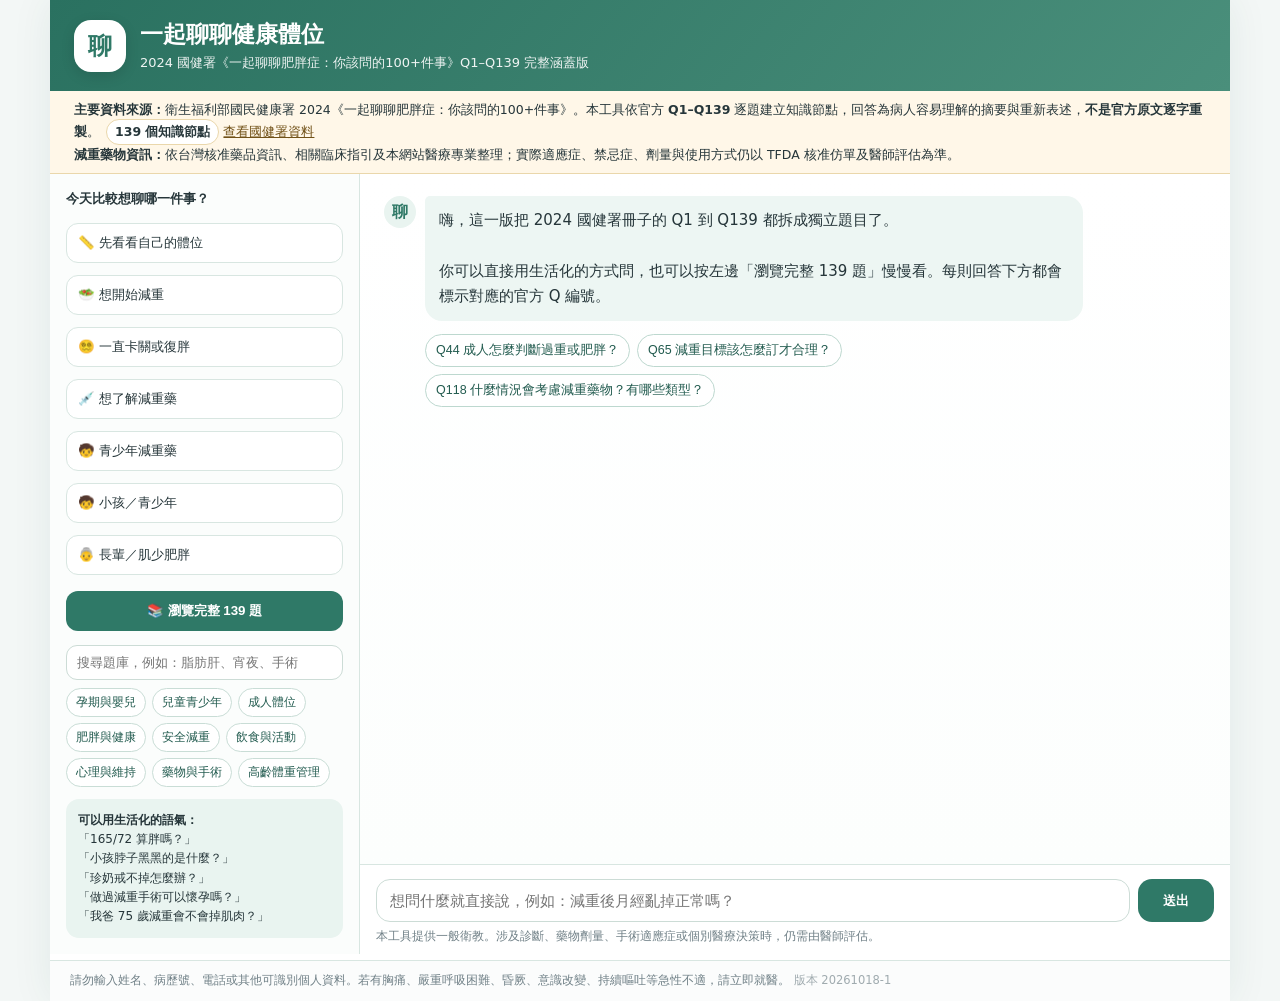
==== index.html @ d84d42d6 "Bump build for plateau intent fix" ====
<!doctype html>
<html lang="zh-Hant">
<head>
<meta charset="utf-8">
<meta name="viewport" content="width=device-width,initial-scale=1">
<meta http-equiv="Cache-Control" content="no-cache, no-store, must-revalidate">
<meta http-equiv="Pragma" content="no-cache">
<meta http-equiv="Expires" content="0">
<title>一起聊聊健康體位｜2024 國健署 139 問完整衛教 Chatbot</title>
<link rel="stylesheet" href="style.css?v=20261018-1">
</head>
<body>
<div class="shell">
<header><div class="logo">聊</div><div><h1>一起聊聊健康體位</h1><p>2024 國健署《一起聊聊肥胖症：你該問的100+件事》Q1–Q139 完整涵蓋版</p></div></header>
<div class="sourcebar"><b>主要資料來源：</b>衛生福利部國民健康署 2024《一起聊聊肥胖症：你該問的100+件事》。本工具依官方 <b>Q1–Q139</b> 逐題建立知識節點，回答為病人容易理解的摘要與重新表述，<b>不是官方原文逐字重製</b>。<span class="badge">139 個知識節點</span> <a href="https://health99.hpa.gov.tw/health99/HealthEducation/Detail/8681?nodeId=12" target="_blank" rel="noopener">查看國健署資料</a><br><b>減重藥物資訊：</b>依台灣核准藥品資訊、相關臨床指引及本網站醫療專業整理；實際適應症、禁忌症、劑量與使用方式仍以 TFDA 核准仿單及醫師評估為準。</div>
<div class="layout">
<aside>
<div class="asideTitle">今天比較想聊哪一件事？</div>
<button class="starter" data-intent="BMI">📏 先看看自己的體位</button>
<button class="starter" data-intent="START">🥗 想開始減重</button>
<button class="starter" data-intent="Q108">😵‍💫 一直卡關或復胖</button>
<button class="starter" data-intent="Q118">💉 想了解減重藥</button>
<button class="starter" data-intent="ADOLESCENT_DRUGS">🧒 青少年減重藥</button>
<button class="starter" data-intent="CHILD">🧒 小孩／青少年</button>
<button class="starter" data-intent="OLDER">👵 長輩／肌少肥胖</button>
<button id="browseBtn" class="browseBtn">📚 瀏覽完整 139 題</button>
<input id="sideSearch" class="searchbox" placeholder="搜尋題庫，例如：脂肪肝、宵夜、手術">
<div id="catlist" class="catlist"></div>
<div id="questionList"></div>
<div class="asideNote"><b>可以用生活化的語氣：</b><br>「165/72 算胖嗎？」<br>「小孩脖子黑黑的是什麼？」<br>「珍奶戒不掉怎麼辦？」<br>「做過減重手術可以懷孕嗎？」<br>「我爸 75 歲減重會不會掉肌肉？」</div>
</aside>
<section class="chatcol"><div id="chat"></div><div class="composer"><div class="row"><input id="q" autocomplete="off" placeholder="想問什麼就直接說，例如：減重後月經亂掉正常嗎？"><button id="send">送出</button></div><div class="hint">本工具提供一般衛教。涉及診斷、藥物劑量、手術適應症或個別醫療決策時，仍需由醫師評估。</div></div></section>
</div>
<footer>請勿輸入姓名、病歷號、電話或其他可識別個人資料。若有胸痛、嚴重呼吸困難、昏厥、意識改變、持續嘔吐等急性不適，請立即就醫。 <span style="opacity:.65">版本 20261018-1</span></footer>
</div>
<script src="chatbot.js?v=20261018-1" defer></script>
</body></html>
---- style.css ----
:root{--ink:#26363a;--muted:#708087;--bg:#f3f7f6;--green:#2f7967;--deep:#225b4f;--pale:#e9f4f0;--line:#d8e6e1;--warm:#fff7e8;--warmline:#ead7ab;--blue:#eef5fb;--danger:#a24040;}
*{box-sizing:border-box}body{margin:0;background:var(--bg);font-family:"Noto Sans TC","Microsoft JhengHei",system-ui,-apple-system,sans-serif;color:var(--ink)}
.shell{max-width:1180px;margin:auto;min-height:100vh;background:#fff;box-shadow:0 0 38px rgba(30,80,65,.08)}
header{padding:19px 24px;background:linear-gradient(130deg,#2a7160,#4a8f7b);color:#fff;display:flex;align-items:center;gap:14px}
.logo{width:52px;height:52px;border-radius:17px;background:#fff;color:var(--green);display:grid;place-items:center;font-weight:900;font-size:24px;box-shadow:0 4px 14px rgba(0,0,0,.12)}
header h1{font-size:23px;margin:0 0 4px}header p{margin:0;font-size:13px;opacity:.92}
.sourcebar{padding:9px 24px;background:var(--warm);border-bottom:1px solid var(--warmline);font-size:12.5px;line-height:1.55}
.sourcebar a{color:#715117}.badge{display:inline-block;background:#fff;border:1px solid var(--warmline);border-radius:999px;padding:2px 8px;margin-left:6px;font-weight:800}
.layout{display:grid;grid-template-columns:310px 1fr;min-height:720px}
aside{background:#fbfdfc;border-right:1px solid var(--line);padding:16px;overflow:auto;max-height:780px}
.asideTitle{font-size:13px;font-weight:900;margin:0 0 9px}
.starter{width:100%;border:1px solid var(--line);background:#fff;border-radius:12px;padding:10px 11px;margin:6px 0;text-align:left;cursor:pointer;color:var(--ink);line-height:1.35}
.starter:hover{background:var(--pale)}
.browseBtn{width:100%;border:0;background:var(--green);color:#fff;border-radius:12px;padding:11px;margin:10px 0 14px;font-weight:900;cursor:pointer}
.searchbox{width:100%;border:1px solid #ccdcd6;border-radius:11px;padding:9px 10px;font-size:13px;margin-bottom:8px}
.catlist{display:flex;flex-wrap:wrap;gap:6px;margin-bottom:10px}.catbtn{border:1px solid #c9ddd6;background:#fff;color:var(--deep);border-radius:999px;padding:6px 9px;font-size:11.5px;cursor:pointer}
.catbtn.active{background:var(--pale);font-weight:900}
#questionList{display:none;margin-top:8px;border-top:1px solid var(--line);padding-top:8px}
.qitem{display:block;width:100%;border:0;background:transparent;text-align:left;padding:8px 7px;border-radius:9px;cursor:pointer;color:var(--ink);font-size:12.5px;line-height:1.4}
.qitem:hover{background:var(--pale)}.qid{font-weight:900;color:var(--green);margin-right:5px}
.asideNote{margin-top:12px;background:var(--pale);border-radius:13px;padding:12px;font-size:12px;line-height:1.6}
.chatcol{display:flex;flex-direction:column;min-width:0}#chat{height:690px;overflow:auto;padding:22px 24px 10px;background:linear-gradient(#fff,#fcfefd)}
.msg{display:flex;gap:9px;margin-bottom:13px;align-items:flex-start}.msg.me{justify-content:flex-end}.face{width:32px;height:32px;flex:0 0 32px;border-radius:50%;background:var(--pale);display:grid;place-items:center;color:var(--green);font-weight:900}
.bubble{max-width:80%;padding:12px 14px;border-radius:17px;font-size:15px;line-height:1.68;white-space:pre-wrap}.bot .bubble{background:#edf6f3;border-top-left-radius:5px}.me .bubble{background:var(--green);color:#fff;border-top-right-radius:5px}
.factCard{margin:0 0 10px 41px;max-width:80%;border:1px solid #cfe1db;background:#fff;border-radius:14px;padding:12px 14px}.factTitle{font-size:11.5px;color:var(--green);font-weight:900;margin-bottom:5px}.factBody{font-size:14px;line-height:1.63}
.sourceQ{font-size:10.5px;color:#89969b;margin-top:8px;display:flex;gap:6px;align-items:center;flex-wrap:wrap}.sourceQ a{color:#667e86}
.actionCard{margin:0 0 12px 41px;max-width:80%;background:#f8faf9;border-left:4px solid #9bc6b9;border-radius:9px;padding:10px 12px}.actionTitle{font-size:11px;color:var(--muted);margin-bottom:3px}.actionBody{font-size:13.5px;line-height:1.58}
.pills{display:flex;flex-wrap:wrap;gap:7px;margin:0 0 16px 41px;max-width:84%}.pill{border:1px solid #bdd8cf;background:#fff;color:var(--deep);border-radius:999px;padding:7px 10px;font-size:12.5px;cursor:pointer}.pill:hover{background:var(--pale)}

.drugPanel{margin:0 0 14px 41px;max-width:84%;border:1px solid #cfe1db;border-radius:16px;background:#fff;padding:14px}
.drugPanelTitle{font-size:14px;font-weight:900;color:var(--deep);margin-bottom:4px}
.drugPanelSub{font-size:11.5px;color:var(--muted);line-height:1.55;margin-bottom:10px}
.drugGrid{display:grid;grid-template-columns:1fr 1fr;gap:8px}
.drugCard{border:1px solid var(--line);background:#fbfdfc;border-radius:12px;padding:10px;cursor:pointer;text-align:left;color:var(--ink)}
.drugCard:hover{background:var(--pale);border-color:#b8d7cc}
.drugName{font-weight:900;font-size:13.5px;margin-bottom:3px}
.drugMeta{font-size:11.5px;color:var(--muted);line-height:1.45}
.drugDetail{margin:0 0 14px 41px;max-width:84%;border:1px solid #cfe1db;border-radius:16px;background:#fff;padding:14px}
.drugDetail h3{font-size:16px;margin:0 0 8px;color:var(--deep)}
.drugDetail p{font-size:13.5px;line-height:1.65;margin:6px 0}
.drugLabel{font-weight:900;color:var(--deep)}
.drugWarn{margin-top:10px;padding:9px 10px;border-radius:10px;background:#fff7e8;border:1px solid #ead7ab;font-size:12.5px;line-height:1.55}

.composer{border-top:1px solid var(--line);padding:14px 16px 16px;background:#fff}.row{display:flex;gap:8px}#q{flex:1;border:1px solid #ccdcd6;border-radius:14px;padding:12px 13px;font-size:15px;outline:none}#q:focus{border-color:#7daa9d;box-shadow:0 0 0 3px rgba(47,121,103,.08)}#send{width:76px;border:0;border-radius:14px;background:var(--green);color:#fff;font-weight:900;cursor:pointer}.hint{font-size:11.5px;color:var(--muted);margin-top:7px}
footer{padding:11px 20px;border-top:1px solid var(--line);font-size:11.5px;color:var(--muted);line-height:1.55;background:#fbfcfc}
@media(max-width:820px){.layout{display:block}aside{max-height:none;border-right:0;border-bottom:1px solid var(--line)}#chat{height:590px;padding:18px 14px 8px}.bubble{max-width:90%}.factCard,.actionCard,.pills,.drugPanel,.drugDetail{margin-left:0;max-width:100%}.drugGrid{grid-template-columns:1fr}}
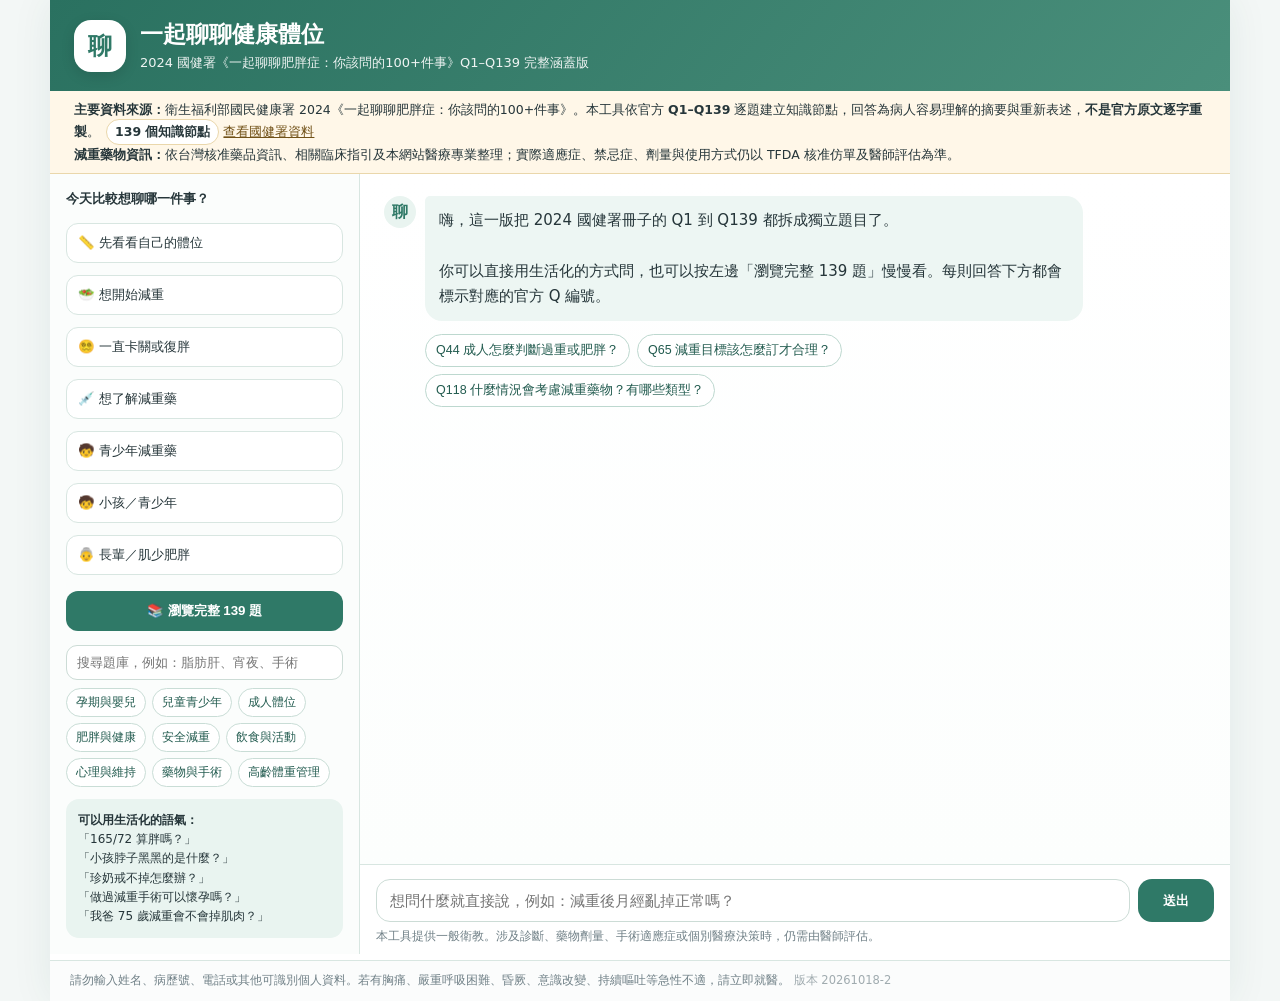
==== commit e434b415: "Bump build for systematic free-text routing fix" ====
--- a/index.html
+++ b/index.html
@@ -7,7 +7,7 @@
 <meta http-equiv="Pragma" content="no-cache">
 <meta http-equiv="Expires" content="0">
 <title>一起聊聊健康體位｜2024 國健署 139 問完整衛教 Chatbot</title>
-<link rel="stylesheet" href="style.css?v=20261018-1">
+<link rel="stylesheet" href="style.css?v=20261018-2">
 </head>
 <body>
 <div class="shell">
@@ -31,7 +31,7 @@
 </aside>
 <section class="chatcol"><div id="chat"></div><div class="composer"><div class="row"><input id="q" autocomplete="off" placeholder="想問什麼就直接說，例如：減重後月經亂掉正常嗎？"><button id="send">送出</button></div><div class="hint">本工具提供一般衛教。涉及診斷、藥物劑量、手術適應症或個別醫療決策時，仍需由醫師評估。</div></div></section>
 </div>
-<footer>請勿輸入姓名、病歷號、電話或其他可識別個人資料。若有胸痛、嚴重呼吸困難、昏厥、意識改變、持續嘔吐等急性不適，請立即就醫。 <span style="opacity:.65">版本 20261018-1</span></footer>
+<footer>請勿輸入姓名、病歷號、電話或其他可識別個人資料。若有胸痛、嚴重呼吸困難、昏厥、意識改變、持續嘔吐等急性不適，請立即就醫。 <span style="opacity:.65">版本 20261018-2</span></footer>
 </div>
-<script src="chatbot.js?v=20261018-1" defer></script>
+<script src="chatbot.js?v=20261018-2" defer></script>
 </body></html>
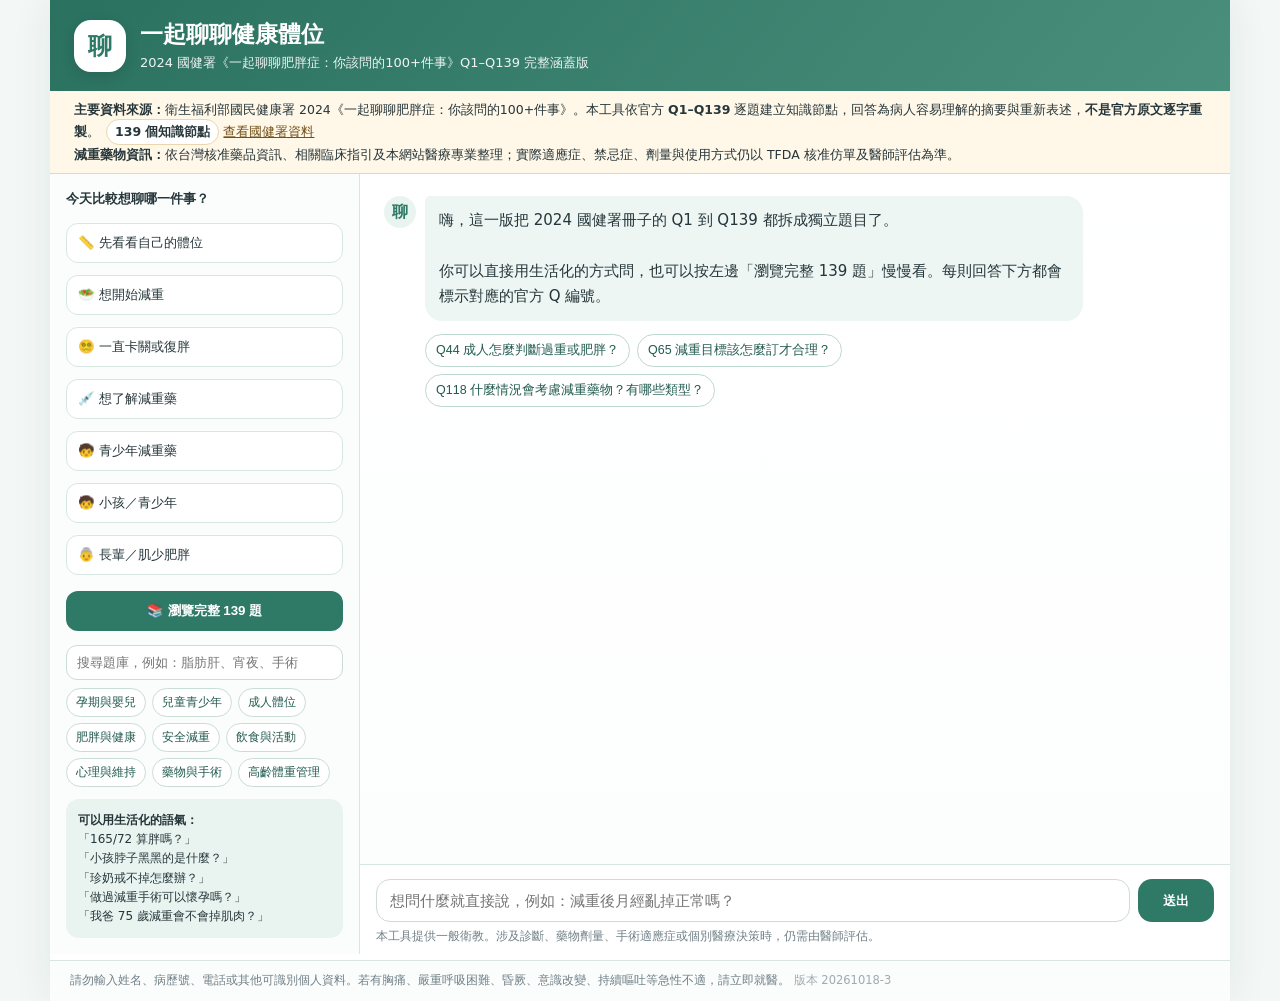
==== commit 87970e25: "Bump build after routing regression fixes" ====
--- a/index.html
+++ b/index.html
@@ -7,7 +7,7 @@
 <meta http-equiv="Pragma" content="no-cache">
 <meta http-equiv="Expires" content="0">
 <title>一起聊聊健康體位｜2024 國健署 139 問完整衛教 Chatbot</title>
-<link rel="stylesheet" href="style.css?v=20261018-2">
+<link rel="stylesheet" href="style.css?v=20261018-3">
 </head>
 <body>
 <div class="shell">
@@ -31,7 +31,7 @@
 </aside>
 <section class="chatcol"><div id="chat"></div><div class="composer"><div class="row"><input id="q" autocomplete="off" placeholder="想問什麼就直接說，例如：減重後月經亂掉正常嗎？"><button id="send">送出</button></div><div class="hint">本工具提供一般衛教。涉及診斷、藥物劑量、手術適應症或個別醫療決策時，仍需由醫師評估。</div></div></section>
 </div>
-<footer>請勿輸入姓名、病歷號、電話或其他可識別個人資料。若有胸痛、嚴重呼吸困難、昏厥、意識改變、持續嘔吐等急性不適，請立即就醫。 <span style="opacity:.65">版本 20261018-2</span></footer>
+<footer>請勿輸入姓名、病歷號、電話或其他可識別個人資料。若有胸痛、嚴重呼吸困難、昏厥、意識改變、持續嘔吐等急性不適，請立即就醫。 <span style="opacity:.65">版本 20261018-3</span></footer>
 </div>
-<script src="chatbot.js?v=20261018-2" defer></script>
+<script src="chatbot.js?v=20261018-3" defer></script>
 </body></html>
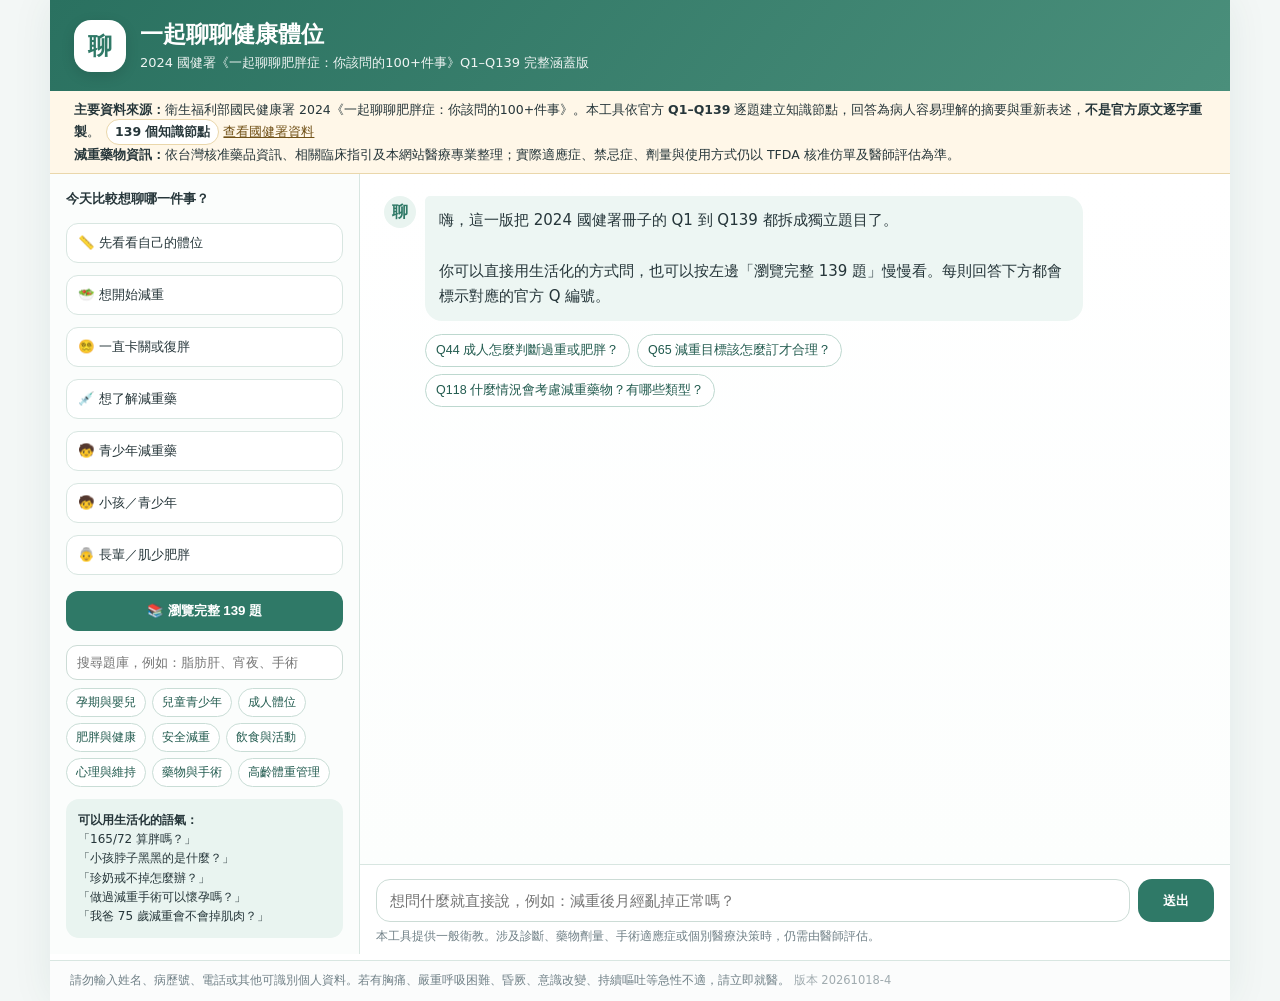
==== commit f9bf9a5f: "Bump build after final routing fixes" ====
--- a/index.html
+++ b/index.html
@@ -7,7 +7,7 @@
 <meta http-equiv="Pragma" content="no-cache">
 <meta http-equiv="Expires" content="0">
 <title>一起聊聊健康體位｜2024 國健署 139 問完整衛教 Chatbot</title>
-<link rel="stylesheet" href="style.css?v=20261018-3">
+<link rel="stylesheet" href="style.css?v=20261018-4">
 </head>
 <body>
 <div class="shell">
@@ -31,7 +31,7 @@
 </aside>
 <section class="chatcol"><div id="chat"></div><div class="composer"><div class="row"><input id="q" autocomplete="off" placeholder="想問什麼就直接說，例如：減重後月經亂掉正常嗎？"><button id="send">送出</button></div><div class="hint">本工具提供一般衛教。涉及診斷、藥物劑量、手術適應症或個別醫療決策時，仍需由醫師評估。</div></div></section>
 </div>
-<footer>請勿輸入姓名、病歷號、電話或其他可識別個人資料。若有胸痛、嚴重呼吸困難、昏厥、意識改變、持續嘔吐等急性不適，請立即就醫。 <span style="opacity:.65">版本 20261018-3</span></footer>
+<footer>請勿輸入姓名、病歷號、電話或其他可識別個人資料。若有胸痛、嚴重呼吸困難、昏厥、意識改變、持續嘔吐等急性不適，請立即就醫。 <span style="opacity:.65">版本 20261018-4</span></footer>
 </div>
-<script src="chatbot.js?v=20261018-3" defer></script>
+<script src="chatbot.js?v=20261018-4" defer></script>
 </body></html>
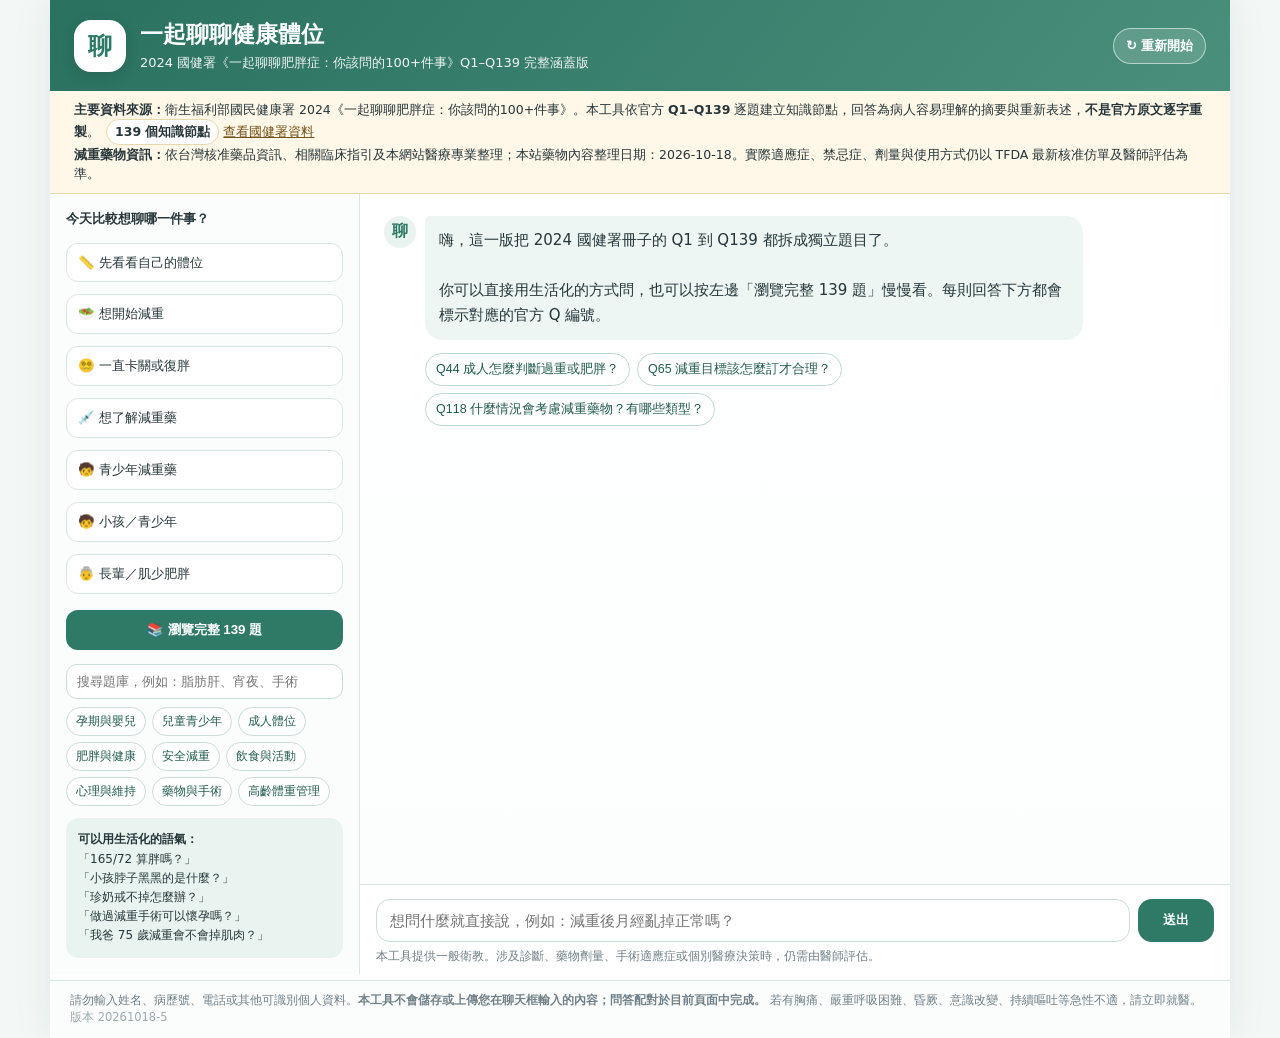
==== commit fd3a5d69: "Add reset, mobile topic drawer, privacy note, and content date" ====
--- a/index.html
+++ b/index.html
@@ -7,15 +7,16 @@
 <meta http-equiv="Pragma" content="no-cache">
 <meta http-equiv="Expires" content="0">
 <title>一起聊聊健康體位｜2024 國健署 139 問完整衛教 Chatbot</title>
-<link rel="stylesheet" href="style.css?v=20261018-4">
+<link rel="stylesheet" href="style.css?v=20261018-5">
 </head>
 <body>
 <div class="shell">
-<header><div class="logo">聊</div><div><h1>一起聊聊健康體位</h1><p>2024 國健署《一起聊聊肥胖症：你該問的100+件事》Q1–Q139 完整涵蓋版</p></div></header>
-<div class="sourcebar"><b>主要資料來源：</b>衛生福利部國民健康署 2024《一起聊聊肥胖症：你該問的100+件事》。本工具依官方 <b>Q1–Q139</b> 逐題建立知識節點，回答為病人容易理解的摘要與重新表述，<b>不是官方原文逐字重製</b>。<span class="badge">139 個知識節點</span> <a href="https://health99.hpa.gov.tw/health99/HealthEducation/Detail/8681?nodeId=12" target="_blank" rel="noopener">查看國健署資料</a><br><b>減重藥物資訊：</b>依台灣核准藥品資訊、相關臨床指引及本網站醫療專業整理；實際適應症、禁忌症、劑量與使用方式仍以 TFDA 核准仿單及醫師評估為準。</div>
+<header><div class="logo">聊</div><div class="headerText"><h1>一起聊聊健康體位</h1><p>2024 國健署《一起聊聊肥胖症：你該問的100+件事》Q1–Q139 完整涵蓋版</p></div><button id="resetChat" class="resetBtn" type="button">↻ 重新開始</button></header>
+<div class="sourcebar"><b>主要資料來源：</b>衛生福利部國民健康署 2024《一起聊聊肥胖症：你該問的100+件事》。本工具依官方 <b>Q1–Q139</b> 逐題建立知識節點，回答為病人容易理解的摘要與重新表述，<b>不是官方原文逐字重製</b>。<span class="badge">139 個知識節點</span> <a href="https://health99.hpa.gov.tw/health99/HealthEducation/Detail/8681?nodeId=12" target="_blank" rel="noopener">查看國健署資料</a><br><b>減重藥物資訊：</b>依台灣核准藥品資訊、相關臨床指引及本網站醫療專業整理；本站藥物內容整理日期：2026-10-18。實際適應症、禁忌症、劑量與使用方式仍以 TFDA 最新核准仿單及醫師評估為準。</div>
 <div class="layout">
 <aside>
 <div class="asideTitle">今天比較想聊哪一件事？</div>
+<div class="quickStartGrid">
 <button class="starter" data-intent="BMI">📏 先看看自己的體位</button>
 <button class="starter" data-intent="START">🥗 想開始減重</button>
 <button class="starter" data-intent="Q108">😵‍💫 一直卡關或復胖</button>
@@ -23,15 +24,19 @@
 <button class="starter" data-intent="ADOLESCENT_DRUGS">🧒 青少年減重藥</button>
 <button class="starter" data-intent="CHILD">🧒 小孩／青少年</button>
 <button class="starter" data-intent="OLDER">👵 長輩／肌少肥胖</button>
+</div>
+<button id="mobileToolsToggle" class="mobileToolsToggle" type="button">📚 更多主題與完整 139 題</button>
+<div id="secondaryTools" class="secondaryTools">
 <button id="browseBtn" class="browseBtn">📚 瀏覽完整 139 題</button>
 <input id="sideSearch" class="searchbox" placeholder="搜尋題庫，例如：脂肪肝、宵夜、手術">
 <div id="catlist" class="catlist"></div>
 <div id="questionList"></div>
 <div class="asideNote"><b>可以用生活化的語氣：</b><br>「165/72 算胖嗎？」<br>「小孩脖子黑黑的是什麼？」<br>「珍奶戒不掉怎麼辦？」<br>「做過減重手術可以懷孕嗎？」<br>「我爸 75 歲減重會不會掉肌肉？」</div>
+</div>
 </aside>
 <section class="chatcol"><div id="chat"></div><div class="composer"><div class="row"><input id="q" autocomplete="off" placeholder="想問什麼就直接說，例如：減重後月經亂掉正常嗎？"><button id="send">送出</button></div><div class="hint">本工具提供一般衛教。涉及診斷、藥物劑量、手術適應症或個別醫療決策時，仍需由醫師評估。</div></div></section>
 </div>
-<footer>請勿輸入姓名、病歷號、電話或其他可識別個人資料。若有胸痛、嚴重呼吸困難、昏厥、意識改變、持續嘔吐等急性不適，請立即就醫。 <span style="opacity:.65">版本 20261018-4</span></footer>
+<footer>請勿輸入姓名、病歷號、電話或其他可識別個人資料。<b>本工具不會儲存或上傳您在聊天框輸入的內容；問答配對於目前頁面中完成。</b> 若有胸痛、嚴重呼吸困難、昏厥、意識改變、持續嘔吐等急性不適，請立即就醫。 <span style="opacity:.65">版本 20261018-5</span></footer>
 </div>
-<script src="chatbot.js?v=20261018-4" defer></script>
+<script src="chatbot.js?v=20261018-5" defer></script>
 </body></html>
--- a/style.css
+++ b/style.css
@@ -44,3 +44,8 @@
 .composer{border-top:1px solid var(--line);padding:14px 16px 16px;background:#fff}.row{display:flex;gap:8px}#q{flex:1;border:1px solid #ccdcd6;border-radius:14px;padding:12px 13px;font-size:15px;outline:none}#q:focus{border-color:#7daa9d;box-shadow:0 0 0 3px rgba(47,121,103,.08)}#send{width:76px;border:0;border-radius:14px;background:var(--green);color:#fff;font-weight:900;cursor:pointer}.hint{font-size:11.5px;color:var(--muted);margin-top:7px}
 footer{padding:11px 20px;border-top:1px solid var(--line);font-size:11.5px;color:var(--muted);line-height:1.55;background:#fbfcfc}
 @media(max-width:820px){.layout{display:block}aside{max-height:none;border-right:0;border-bottom:1px solid var(--line)}#chat{height:590px;padding:18px 14px 8px}.bubble{max-width:90%}.factCard,.actionCard,.pills,.drugPanel,.drugDetail{margin-left:0;max-width:100%}.drugGrid{grid-template-columns:1fr}}
+
+.headerText{flex:1;min-width:0}.resetBtn{margin-left:auto;border:1px solid rgba(255,255,255,.55);background:rgba(255,255,255,.14);color:#fff;border-radius:999px;padding:8px 12px;font-weight:800;cursor:pointer;white-space:nowrap}.resetBtn:hover{background:rgba(255,255,255,.24)}
+.quickStartGrid{display:block}.mobileToolsToggle{display:none;width:100%;border:1px solid var(--line);background:#fff;color:var(--deep);border-radius:12px;padding:10px 11px;margin:8px 0;font-weight:900;cursor:pointer}.secondaryTools{display:block}.drugReviewed{font-size:11.5px!important;color:var(--muted)}
+@media(max-width:820px){header{padding:14px;align-items:flex-start}.logo{width:44px;height:44px;flex-basis:44px;border-radius:14px;font-size:21px}header h1{font-size:19px}header p{font-size:11.5px}.resetBtn{padding:7px 9px;font-size:12px}aside{padding:12px}.asideTitle{margin-bottom:6px}.quickStartGrid{display:grid;grid-template-columns:1fr 1fr;gap:6px}.starter{margin:0;padding:9px;font-size:12.5px}.mobileToolsToggle{display:block}.secondaryTools{display:none}.secondaryTools.open{display:block}.asideNote{display:none}.sourcebar{padding:8px 14px;font-size:11.5px}.chatcol{min-height:560px}#chat{height:520px}.composer{position:sticky;bottom:0;z-index:5}}
+@media(max-width:460px){.starter{font-size:12px}.resetBtn{font-size:0}.resetBtn::after{content:"↻";font-size:18px}}
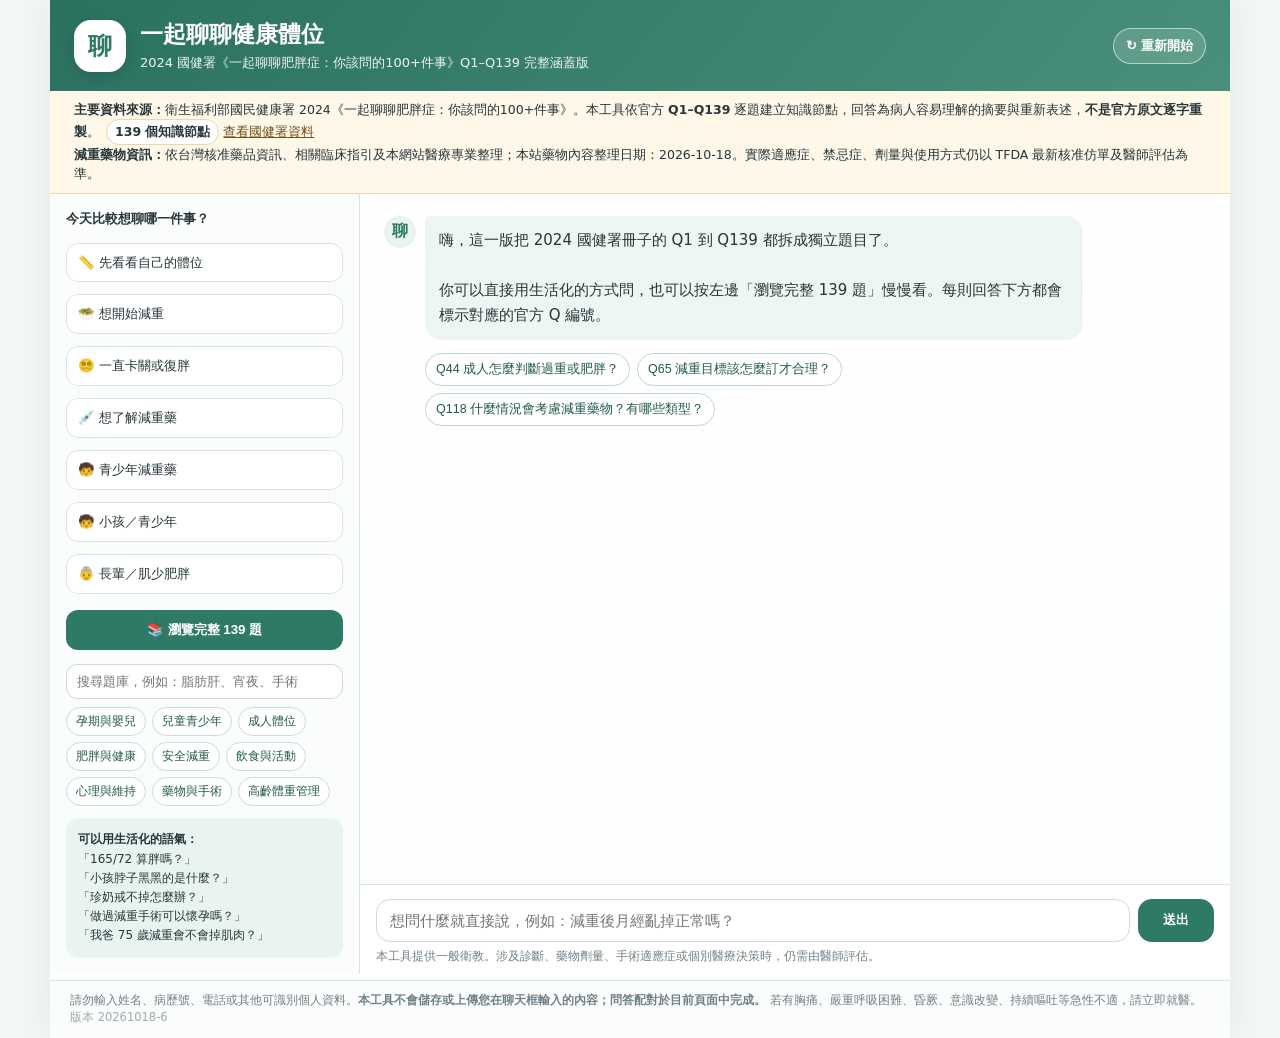
==== commit 0a152025: "Bump build for expanded patient-language support" ====
--- a/index.html
+++ b/index.html
@@ -7,7 +7,7 @@
 <meta http-equiv="Pragma" content="no-cache">
 <meta http-equiv="Expires" content="0">
 <title>一起聊聊健康體位｜2024 國健署 139 問完整衛教 Chatbot</title>
-<link rel="stylesheet" href="style.css?v=20261018-5">
+<link rel="stylesheet" href="style.css?v=20261018-6">
 </head>
 <body>
 <div class="shell">
@@ -36,7 +36,7 @@
 </aside>
 <section class="chatcol"><div id="chat"></div><div class="composer"><div class="row"><input id="q" autocomplete="off" placeholder="想問什麼就直接說，例如：減重後月經亂掉正常嗎？"><button id="send">送出</button></div><div class="hint">本工具提供一般衛教。涉及診斷、藥物劑量、手術適應症或個別醫療決策時，仍需由醫師評估。</div></div></section>
 </div>
-<footer>請勿輸入姓名、病歷號、電話或其他可識別個人資料。<b>本工具不會儲存或上傳您在聊天框輸入的內容；問答配對於目前頁面中完成。</b> 若有胸痛、嚴重呼吸困難、昏厥、意識改變、持續嘔吐等急性不適，請立即就醫。 <span style="opacity:.65">版本 20261018-5</span></footer>
+<footer>請勿輸入姓名、病歷號、電話或其他可識別個人資料。<b>本工具不會儲存或上傳您在聊天框輸入的內容；問答配對於目前頁面中完成。</b> 若有胸痛、嚴重呼吸困難、昏厥、意識改變、持續嘔吐等急性不適，請立即就醫。 <span style="opacity:.65">版本 20261018-6</span></footer>
 </div>
-<script src="chatbot.js?v=20261018-5" defer></script>
+<script src="chatbot.js?v=20261018-6" defer></script>
 </body></html>
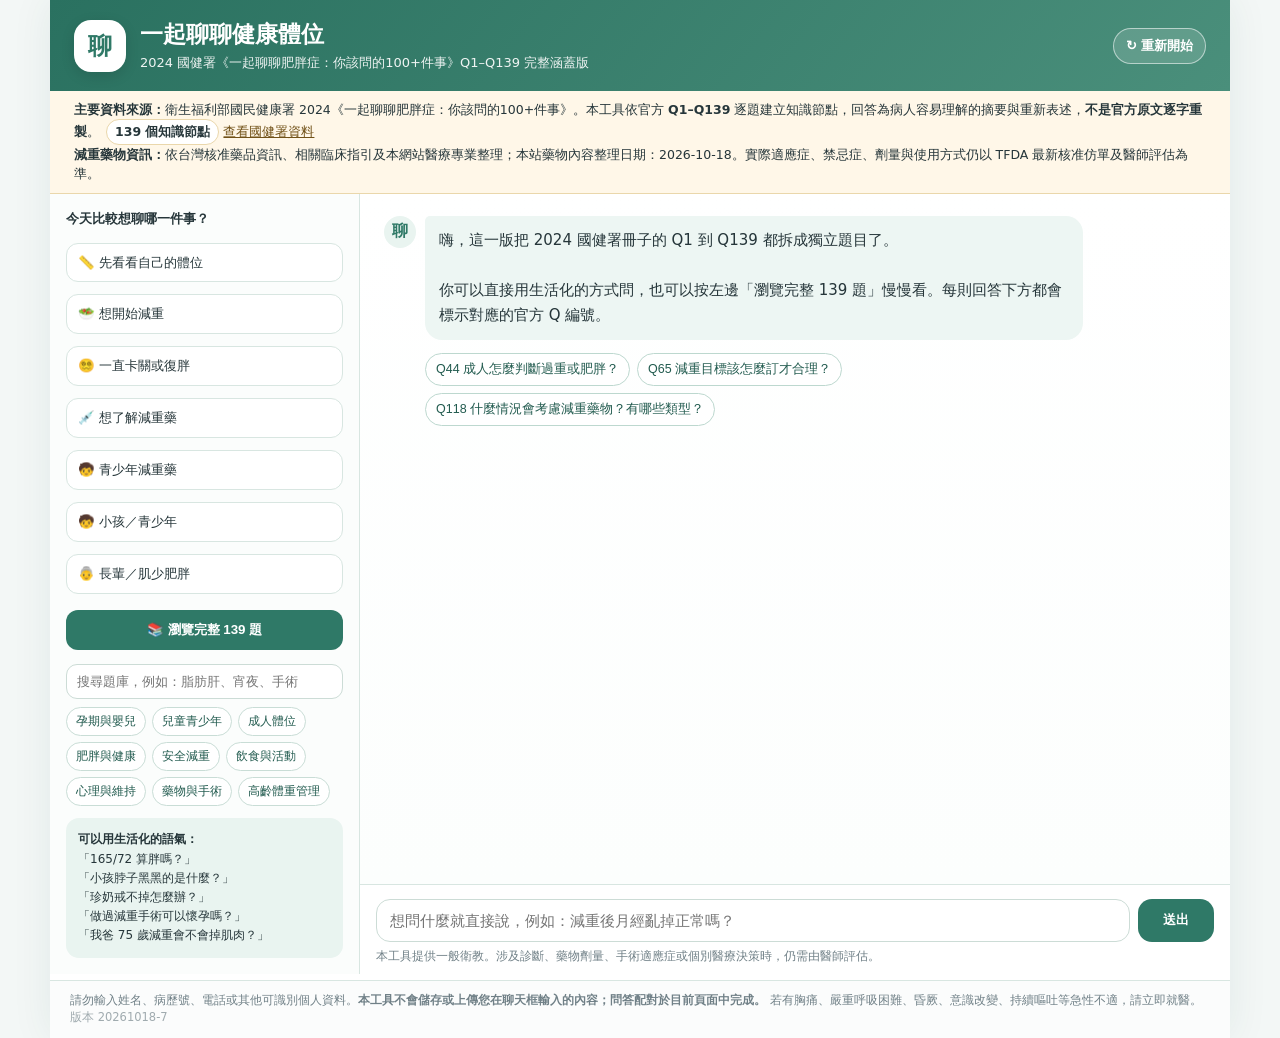
==== commit f390c55f: "Bump build after regression fixes" ====
--- a/index.html
+++ b/index.html
@@ -7,7 +7,7 @@
 <meta http-equiv="Pragma" content="no-cache">
 <meta http-equiv="Expires" content="0">
 <title>一起聊聊健康體位｜2024 國健署 139 問完整衛教 Chatbot</title>
-<link rel="stylesheet" href="style.css?v=20261018-6">
+<link rel="stylesheet" href="style.css?v=20261018-7">
 </head>
 <body>
 <div class="shell">
@@ -36,7 +36,7 @@
 </aside>
 <section class="chatcol"><div id="chat"></div><div class="composer"><div class="row"><input id="q" autocomplete="off" placeholder="想問什麼就直接說，例如：減重後月經亂掉正常嗎？"><button id="send">送出</button></div><div class="hint">本工具提供一般衛教。涉及診斷、藥物劑量、手術適應症或個別醫療決策時，仍需由醫師評估。</div></div></section>
 </div>
-<footer>請勿輸入姓名、病歷號、電話或其他可識別個人資料。<b>本工具不會儲存或上傳您在聊天框輸入的內容；問答配對於目前頁面中完成。</b> 若有胸痛、嚴重呼吸困難、昏厥、意識改變、持續嘔吐等急性不適，請立即就醫。 <span style="opacity:.65">版本 20261018-6</span></footer>
+<footer>請勿輸入姓名、病歷號、電話或其他可識別個人資料。<b>本工具不會儲存或上傳您在聊天框輸入的內容；問答配對於目前頁面中完成。</b> 若有胸痛、嚴重呼吸困難、昏厥、意識改變、持續嘔吐等急性不適，請立即就醫。 <span style="opacity:.65">版本 20261018-7</span></footer>
 </div>
-<script src="chatbot.js?v=20261018-6" defer></script>
+<script src="chatbot.js?v=20261018-7" defer></script>
 </body></html>
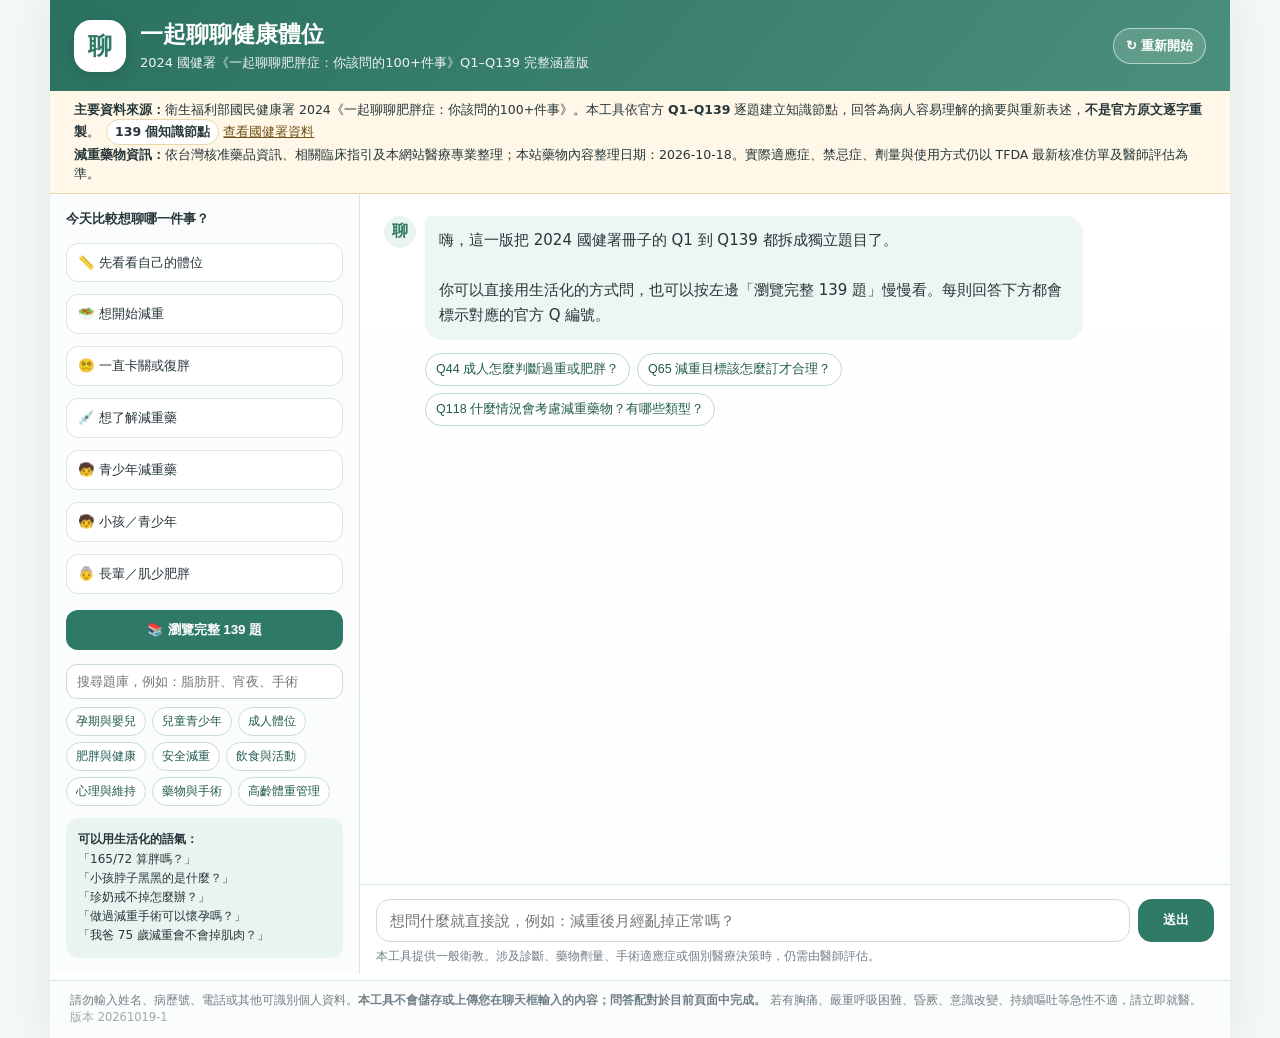
==== commit 4a5faaed: "Bump build after full-title routing fix" ====
--- a/index.html
+++ b/index.html
@@ -7,7 +7,7 @@
 <meta http-equiv="Pragma" content="no-cache">
 <meta http-equiv="Expires" content="0">
 <title>一起聊聊健康體位｜2024 國健署 139 問完整衛教 Chatbot</title>
-<link rel="stylesheet" href="style.css?v=20261018-7">
+<link rel="stylesheet" href="style.css?v=20261019-1">
 </head>
 <body>
 <div class="shell">
@@ -36,7 +36,7 @@
 </aside>
 <section class="chatcol"><div id="chat"></div><div class="composer"><div class="row"><input id="q" autocomplete="off" placeholder="想問什麼就直接說，例如：減重後月經亂掉正常嗎？"><button id="send">送出</button></div><div class="hint">本工具提供一般衛教。涉及診斷、藥物劑量、手術適應症或個別醫療決策時，仍需由醫師評估。</div></div></section>
 </div>
-<footer>請勿輸入姓名、病歷號、電話或其他可識別個人資料。<b>本工具不會儲存或上傳您在聊天框輸入的內容；問答配對於目前頁面中完成。</b> 若有胸痛、嚴重呼吸困難、昏厥、意識改變、持續嘔吐等急性不適，請立即就醫。 <span style="opacity:.65">版本 20261018-7</span></footer>
+<footer>請勿輸入姓名、病歷號、電話或其他可識別個人資料。<b>本工具不會儲存或上傳您在聊天框輸入的內容；問答配對於目前頁面中完成。</b> 若有胸痛、嚴重呼吸困難、昏厥、意識改變、持續嘔吐等急性不適，請立即就醫。 <span style="opacity:.65">版本 20261019-1</span></footer>
 </div>
-<script src="chatbot.js?v=20261018-7" defer></script>
+<script src="chatbot.js?v=20261019-1" defer></script>
 </body></html>
